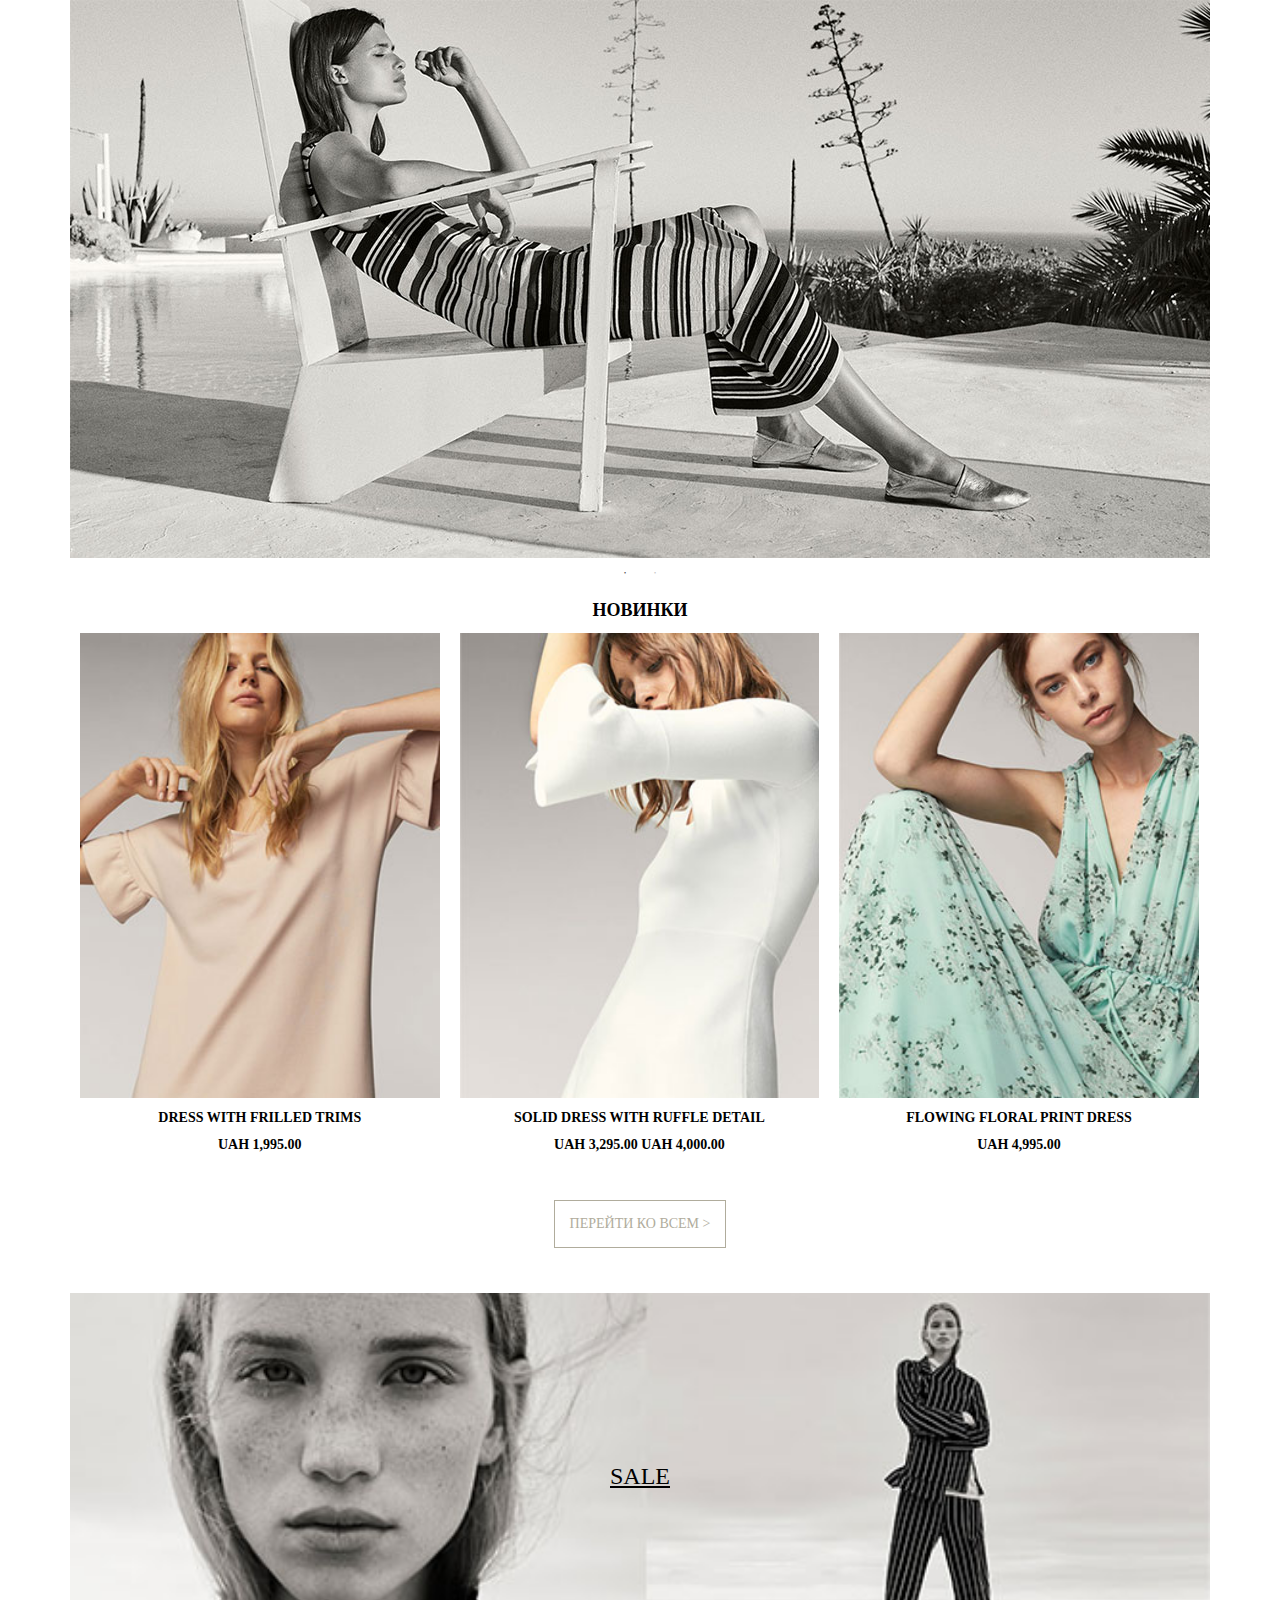
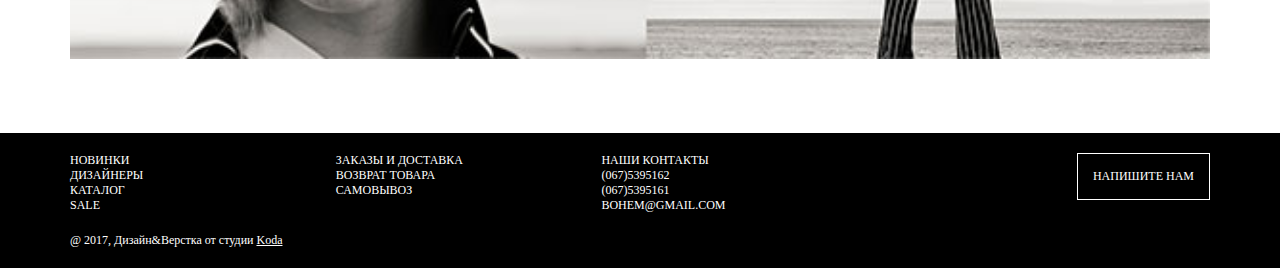
==== bohem/index.html @ 573da02f "+slider +footer" ====
<!DOCTYPE html>
<html lang="en">
<head>
	<meta name="viewport" content="width=device-width, initial-scale=1.0"> 
	<meta charset="utf-8">
	<title>hw9</title>
	<link rel="stylesheet" type="text/css" href="css/slick.css">
	<link rel="stylesheet" type="text/css" href="css/slick-theme.css">
	<link rel="stylesheet" type="text/css" href="css/base.css">
	<link rel="stylesheet" type="text/css" href="css/main.css">
</head>
<body>
<div class="topblock">
	<div class="container">
		<div class="topSlidar">
		<div class="topSlider__img"><img src="images/top1.jpg"></div>
		<div class="topSlider__img"><img src="images/top2.jpg"></div>
	</div>
	</div>
</div>
<div class="blockSlidar">
	<div class="container">
		<h1 class="title">новинки</h1>
		<div class="blockSliderS">
			<div class="blockSlidar__item">
				<div class="blockSlidar__item__img"><img src="images/katalog1.jpg"></div>
				<div class="deskription">
					<h2>DRESS WITH FRILLED TRIMS</h2>  
					<h2>UAH 1,995.00</h2></div>
			</div>
			<div class="blockSlidar__item">
				<div class="blockSlidar__item__img"><img src="images/katalog2.jpg"></div>
				<div class="deskription">
					<h2>SOLID DRESS WITH RUFFLE DETAIL</h2>
					  <h2>UAH 3,295.00 UAH 4,000.00</h2></div>
			</div>
			<div class="blockSlidar__item">
				<div class="blockSlidar__item__img"><img src="images/katalog3.jpg"></div>
				<div class="deskription">
					<h2>FLOWING FLORAL PRINT DRESS</h2> 
					<h2> UAH 4,995.00</h2></div>
			</div>	
		</div>
		<div class="btnforslader"><a class="btn" href="">Перейти ко всем ></a></div>
	</div>
<div class="blockSale">
	<div class="container">
		<img src="images/woman.jpg">
		<a class="sale" href="#">sale</a>
	</div>
</div>
<footer class="footer">
	<div class="container">
		<div class="footer-top clearfix">
			<div class="footer__left">
				<ul class="spisok listReset">
					<li class="spisok__item"><a class="spisok__link" href="">новинки</a></li>
					<li class="spisok__item"><a class="spisok__link" href="">дизайнеры</a></li>
					<li class="spisok__item"><a class="spisok__link" href="">каталог</a></li>
					<li class="spisok__item"><a class="spisok__link" href="">sale</a></li>
				</ul>
				<ul class="spisok listReset">
					<li class="spisok__item"><a class="spisok__link" href="">заказы и доставка</a></li>
					<li class="spisok__item"><a class="spisok__link" href="">возврат товара</a></li>
					<li class="spisok__item"><a class="spisok__link" href="">самовывоз</a></li>
				</ul>
				<ul class="spisok listReset">	
					<li class="spisok__item"><a class="spisok__link" href="">наши контакты</a></li>
					<li class="spisok__item"><a class="spisok__link" href="">(067)5395162</a></li>
					<li class="spisok__item"><a class="spisok__link" href="">(067)5395161</a></li>
					<li class="spisok__item"><a class="spisok__link" href="">bohem@gmail.com</a></li>
				</ul>
			</div>
			<div class="footer__right">
				<a class="btn btn__footer" href="#">напишите нам</a>
			</div>
		</div>
		<div class="footer__cp">
				@ 2017,  Дизайн&Верстка от студии <a href="#">Koda</a>
		</div>	
	</div>
</footer>
<script src="js/jquery-3.3.1.min.js"></script>

<script src="js/slick.min.js"></script>

<script src="js/main.js"></script>
</body>
</body>
</html>
---- bohem/css/base.css ----
* {
	box-sizing: border-box;
}

body {
	margin: 0;
	font-size: 12px;

}

.container {
	max-width: 1170px;
	min-width: 320px;
	padding-left: 15px;
	padding-right: 15px;
	margin: 0 auto;
}

.container:after {
	display: table;
	content: ' ';
	clear: both;
}

.clearfix:after {
	display: table;
	content: ' ';
	clear: both;
}

.listReset {
	margin-top: 0;
	margin-bottom: 0;
	padding-left: 0;
	list-style: none;
}
---- bohem/css/main.css ----
.topkSlidar__item img {
	width: 100%;
	height: auto;
}

.slick-dots li
{
    position: relative;

    display: inline-block;

    width: 20px;
    height: 20px;
    margin: 0 5px;
    padding: 0;

    cursor: pointer;
    }

.title {
	font-size: 18px;
	text-align: center;
	text-transform: uppercase;
}

.blockSliderS{
	font-size: 0;
}

.blockSlidar__item {
	display: inline-block;
	width: 33.3%;
    padding: 0 10px;
    vertical-align: top;
}

.blockSlidar__item img {
	width: 100%;
	height: auto;
}

.deskription h2{
	font-size: 14px;
	width: 100%;
	text-align: center;
}

.blockSale {
	position: relative;
	margin-bottom: 70px;
}

.blockSale img{
	width: 100%;
	height: auto;
}

.sale {
	position: absolute;
	margin: auto;
	top: 0;
	bottom: 0;
	left: 0;
	right: 0;
	z-index: 1;
	width: 100%;
	height: 30px;
	font-size: 24px;
	text-transform: uppercase;
	text-align: center;
	color: #000;
}

.btnforslader {
	text-align: center;
	margin-top: 35px;
	margin-bottom: 45px;
}

.btn {
	display: inline-block;
	font-size: 14px;
	text-decoration: none;
	border: 1px solid #b0ac9c;
	padding: 15px;
	color: #b0ac9c;
	text-transform: uppercase;
	text-align: center;
}

.blockSliderSS {
	display: none;
}

.footer {
	background-color: #000;
	padding:20px 0;
}

.btn__footer {
	font-size: 12px;
	border: 1px solid #fff;
	color: #fff;
}

.footer__left {
	float: left;
	width: 70%;
}

.spisok {
	display: inline-block;
	font-size: 12px;
	color: #fff;
	float: left;
	width: 33.3%;
	padding-right: 10px;
}


.spisok__link {
	font-size: 12px;
    color: #fff;
    text-decoration: none;
    text-transform: uppercase;
}

.footer__right {
	float: right;
	width: 30%;
	text-align: right;
}


.footer__cp {
	color: #fff;
	padding-top: 20px;
}

.footer__cp a{
	color: #fff;
}


@media screen and (max-width: 480px) {
	.width1170 {
		display: none;
	}
	.footer__left {
	float: left;
	width: 50%;
	}

.footer__right {
	float: right;
	width: 50%;
	}

.spisok {
	display: inline-block;
	color: #fff;
	float: left;
	width: 100%;
	}
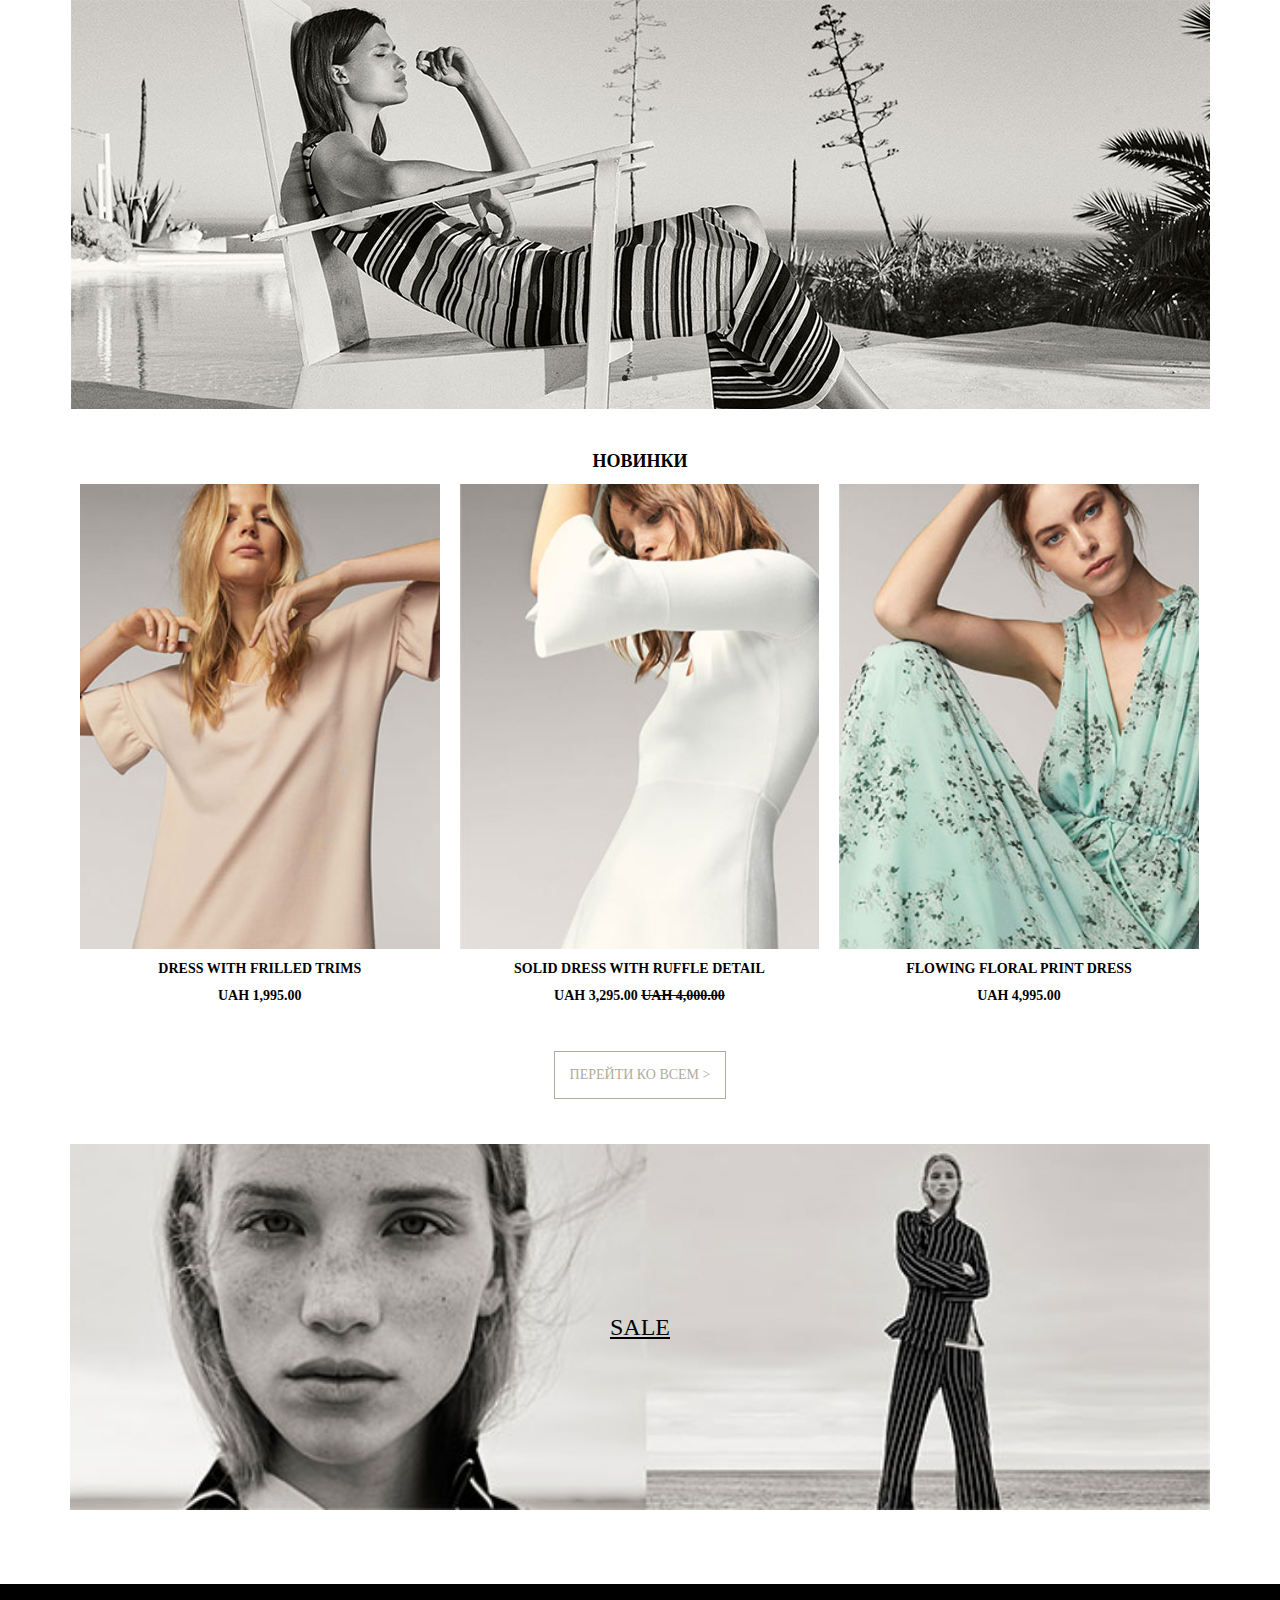
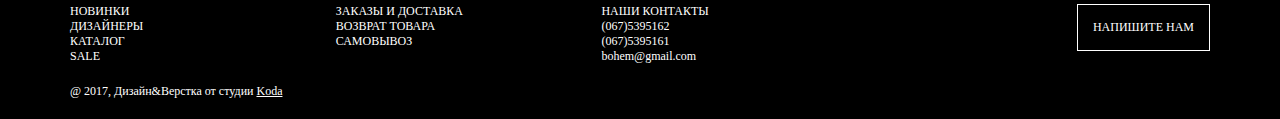
==== commit 9216dfb1: "desktop first and mobile first swaped" ====
--- a/bohem/index.html
+++ b/bohem/index.html
@@ -32,7 +32,7 @@
 				<div class="blockSlidar__item__img"><img src="images/katalog2.jpg"></div>
 				<div class="deskription">
 					<h2>SOLID DRESS WITH RUFFLE DETAIL</h2>
-					  <h2>UAH 3,295.00 UAH 4,000.00</h2></div>
+					  <h2>UAH 3,295.00 <span class="discount">UAH 4,000.00</span></h2></div>
 			</div>
 			<div class="blockSlidar__item">
 				<div class="blockSlidar__item__img"><img src="images/katalog3.jpg"></div>
@@ -66,9 +66,9 @@
 				</ul>
 				<ul class="spisok listReset">	
 					<li class="spisok__item"><a class="spisok__link" href="">наши контакты</a></li>
-					<li class="spisok__item"><a class="spisok__link" href="">(067)5395162</a></li>
-					<li class="spisok__item"><a class="spisok__link" href="">(067)5395161</a></li>
-					<li class="spisok__item"><a class="spisok__link" href="">bohem@gmail.com</a></li>
+					<li class="spisok__item"><a class="spisok__link" href="tel:bohem@gmail.com">(067)5395162</a></li>
+					<li class="spisok__item"><a class="spisok__link" href="tel:bohem@gmail.com">(067)5395161</a></li>
+					<li class="spisok__item"><a class="spisok__link spisok__link__mail" href="mailto:bohem@gmail.com">bohem@gmail.com</a></li>
 				</ul>
 			</div>
 			<div class="footer__right">
--- a/bohem/css/main.css
+++ b/bohem/css/main.css
@@ -3,19 +3,32 @@
 	height: auto;
 }
 
-.slick-dots li
-{
-    position: relative;
+.slick-dots {
+    position: absolute;
+    bottom: 20px;
+    display: block;
+    width: 100%;
+    padding: 0;
+    margin: 0;
+    list-style: none;
+    text-align: center;
+}
 
-    display: inline-block;
-
+.slick-dots li button:before {
+    font-family: 'slick';
+    font-size: 25px;
+    line-height: 20px;
+    position: absolute;
+    top: 0;
+    left: 0;
     width: 20px;
     height: 20px;
-    margin: 0 5px;
-    padding: 0;
-
-    cursor: pointer;
-    }
+    content: '•';
+    text-align: center;
+    opacity: .25;
+    color: black;
+    -webkit-font-smoothing: antialiased;
+ }
 
 .title {
 	font-size: 18px;
@@ -43,6 +56,10 @@
 	font-size: 14px;
 	width: 100%;
 	text-align: center;
+}
+
+.discount {
+	text-decoration: line-through;
 }
 
 .blockSale {
@@ -105,18 +122,21 @@
 
 .footer__left {
 	float: left;
-	width: 70%;
-}
+	width: 50%;
+	}
+
+.footer__right {
+	float: right;
+	width: 50%;
+	text-align: right;
+	}
 
 .spisok {
 	display: inline-block;
-	font-size: 12px;
 	color: #fff;
 	float: left;
-	width: 33.3%;
-	padding-right: 10px;
-}
-
+	width: 100%;
+	}
 
 .spisok__link {
 	font-size: 12px;
@@ -125,12 +145,9 @@
     text-transform: uppercase;
 }
 
-.footer__right {
-	float: right;
-	width: 30%;
-	text-align: right;
+.spisok__link__mail {
+	text-transform: none;
 }
-
 
 .footer__cp {
 	color: #fff;
@@ -141,25 +158,42 @@
 	color: #fff;
 }
 
-
-@media screen and (max-width: 480px) {
-	.width1170 {
-		display: none;
-	}
+@media screen and (min-width: 480px) {
 	.footer__left {
 	float: left;
-	width: 50%;
+	width: 70%;
 	}
 
-.footer__right {
-	float: right;
-	width: 50%;
+	.spisok {
+	display: inline-block;
+	font-size: 12px;
+	color: #fff;
+	float: left;
+	width: 33.3%;
+	padding-right: 10px;
 	}
 
-.spisok {
-	display: inline-block;
-	color: #fff;
-	float: left;
-	width: 100%;
+	.footer__right {
+	float: right;
+	width: 30%;
+	text-align: right;
 	}
+}
 
+@media screen and (min-width: 576px) {
+    
+}
+
+@media screen and (min-width: 768px) {
+
+    
+}
+
+@media screen and (min-width: 992px) {
+    
+}
+
+@media screen and (min-width: 1200px) {
+
+
+}
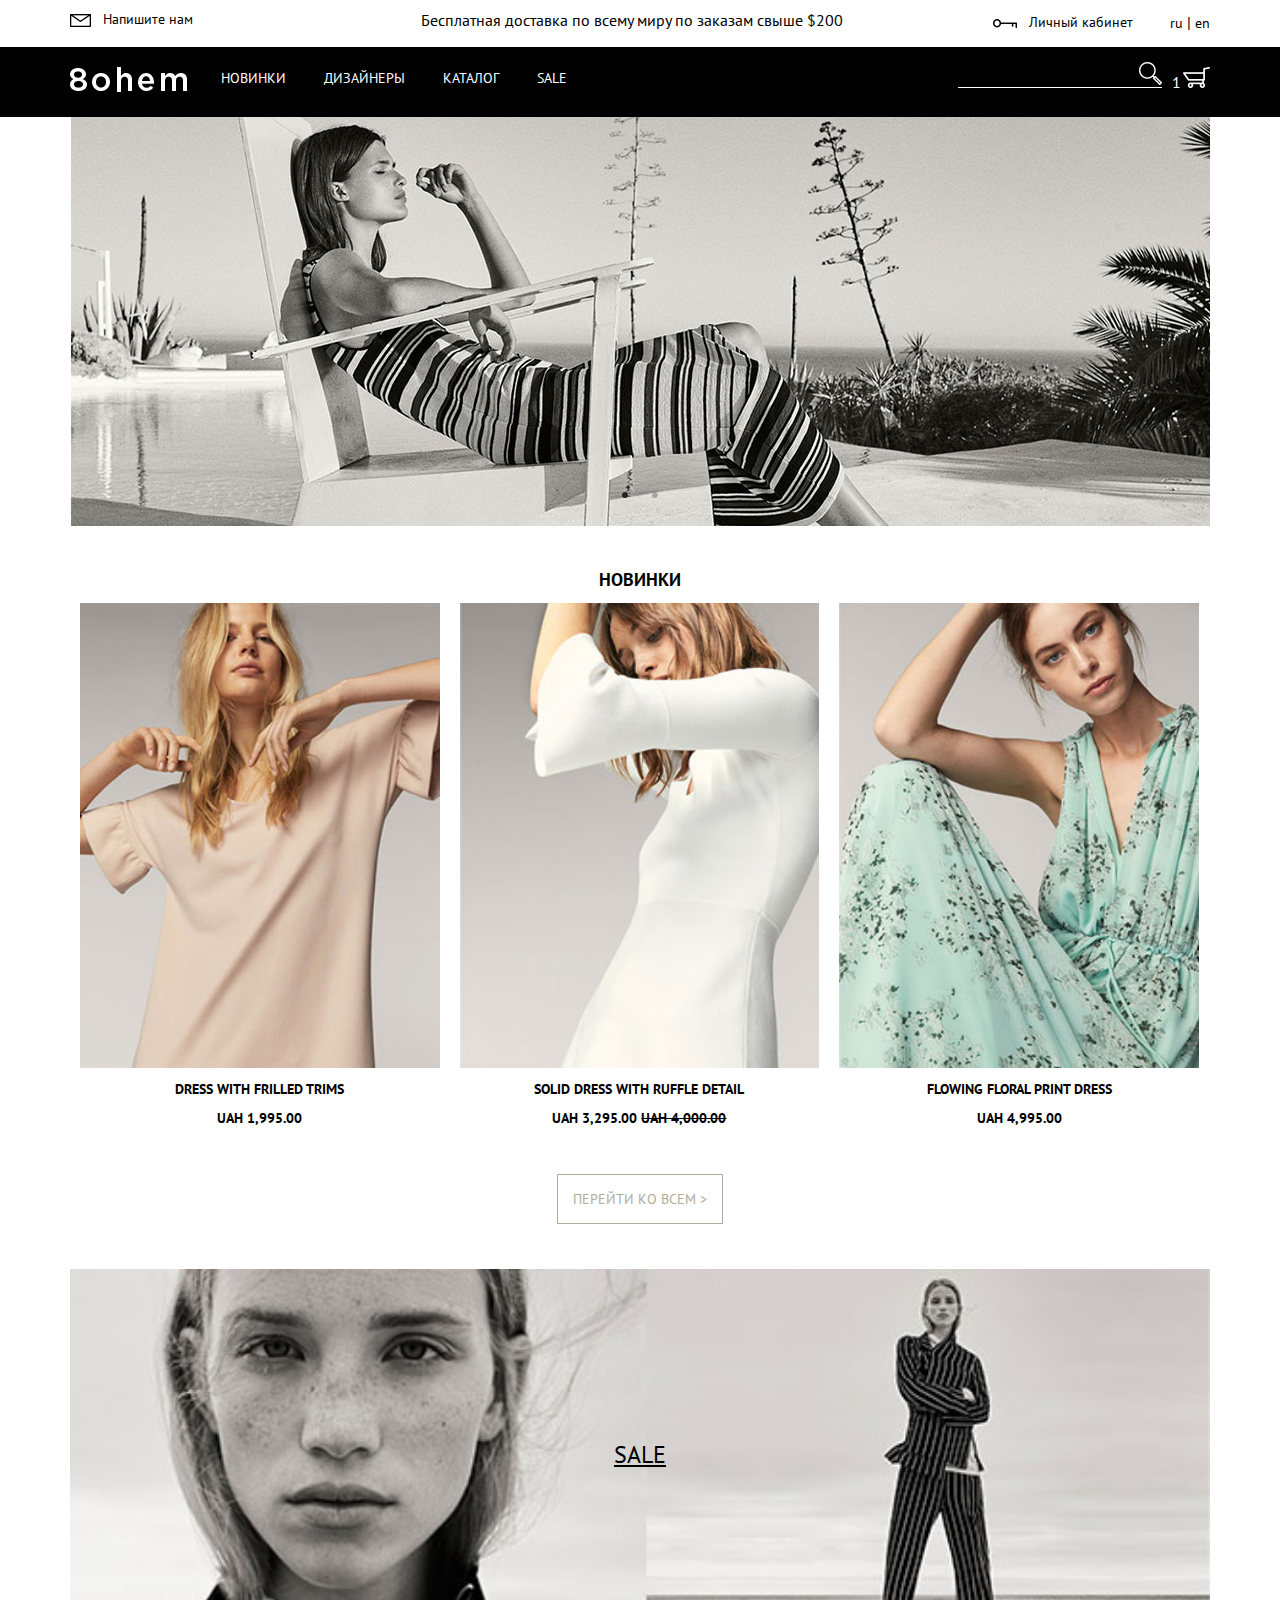
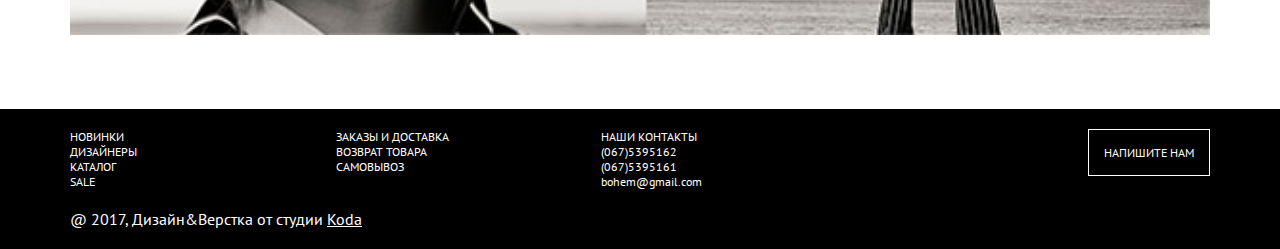
==== commit 2736cfb2: "+ header" ====
--- a/bohem/index.html
+++ b/bohem/index.html
@@ -4,12 +4,60 @@
 	<meta name="viewport" content="width=device-width, initial-scale=1.0"> 
 	<meta charset="utf-8">
 	<title>hw9</title>
+	<link href="https://fonts.googleapis.com/css?family=PT+Sans:400,400i,700,700i&amp;subset=cyrillic" rel="stylesheet">
 	<link rel="stylesheet" type="text/css" href="css/slick.css">
 	<link rel="stylesheet" type="text/css" href="css/slick-theme.css">
 	<link rel="stylesheet" type="text/css" href="css/base.css">
 	<link rel="stylesheet" type="text/css" href="css/main.css">
 </head>
 <body>
+<header class="header">
+		<div class="header__top">
+			<div class="container">
+				<a href="mailto:qwe@gmail.com" class="mailLink">Напишите нам
+				</a>
+				
+				<div class="header__topRight">
+					<p class="delivery">Бесплатная доставка по всему миру по заказам свыше $200
+					</p>
+					<a href="#" class="account">Личный кабинет</a>
+					<ul class="location listReset">
+						<li class="location__item"><a href="#">ru</a></li>
+						<li class="location__item"><a href="#">en</a></li>
+					</ul>	
+				</div>
+				
+			</div>
+		</div>
+		<div class="header__bottom">
+			<div class="container">
+				<div class="toggleMobMenu">
+					<span></span>
+					<span></span>
+					<span></span>
+				</div>
+				<a href="/" class="logo"></a>
+				<div class="menuCont">
+					<ul class="menu listReset">
+						<li class="menu__item"><a href="#">Новинки</a></li>
+						<li class="menu__item"><a href="#">Дизайнеры</a></li>
+						<li class="menu__item"><a href="#">Каталог</a></li>
+						<li class="menu__item"><a href="#">Sale</a></li>
+				  	</ul>	
+				</div>
+				<a href="#" class="basket">1</a>
+				<div class="header__formCont">
+					<form action="/" method="post" class="header__form">
+						<input type="search" name="s">
+						<button>Отправить</button>
+					</form>	
+					<span class="searchIcon"></span>
+				</div>
+				
+			</div>
+		</div>
+	</header>
+
 <div class="topblock">
 	<div class="container">
 		<div class="topSlidar">
--- a/bohem/css/base.css
+++ b/bohem/css/base.css
@@ -4,7 +4,7 @@
 
 body {
 	margin: 0;
-	font-size: 12px;
+	font-family: 'PT Sans', Arial ,sans-serif;
 
 }
 
--- a/bohem/css/main.css
+++ b/bohem/css/main.css
@@ -1,4 +1,163 @@
-.topkSlidar__item img {
+﻿.header {
+	
+}
+
+.header__top {
+	padding-top: 10px;
+	padding-bottom: 15px;
+}
+
+.header__bottom {
+	position: relative;
+	padding-top: 20px;
+	padding-bottom: 25px;
+	background-color: #000;
+}
+
+.header__formCont {
+	display: none;
+}
+
+.header__form {
+	display: none;
+}
+.toggleMobMenu {
+	float: left;
+	width: 40px;
+	margin-top: 3px;
+}
+
+.toggleMobMenu span {
+	display: block;
+	height: 2px;
+	margin-bottom: 6px;
+	background-color: #fff;
+}
+
+.toggleMobMenu span:last-child {
+	margin-bottom: 0;
+}
+
+.logo {
+	position: absolute;
+	left: 0;
+	right: 0;
+	top: 0;
+	bottom: 0;
+	margin: auto;
+	width: 117px;
+	height: 25px;
+	background: url("../images/logo.png");
+}
+
+.menuCont {
+	display: none;
+	position: absolute;
+	padding-top: 28px;
+	padding-bottom: 30px;
+	border-top: 1px solid rgba(255,255,255,.8);
+	top: 100%;
+	left: 0;
+	right: 0;
+	background-color: rgba(0,0,0,.8);
+	z-index: 2;
+}
+
+.menuCont.open {
+	display: block;
+}
+
+.delivery {
+	display: none;
+}
+
+.mailLink {
+	display: inline-block;
+	font-size: 14px;
+	color: #000;
+	text-decoration: none;
+	margin-bottom: 26px;
+}
+.mailLink:before {
+	display: inline-block;
+	vertical-align: middle;
+	margin-right: 12px;
+	content: "";
+	width: 21px;
+	height: 13px;
+	background: url("../images/mail.png");
+}
+
+.account {
+	display: inline-block;
+	vertical-align: middle;
+	margin-right: 33px;
+	font-size: 14px;
+	color: #000;
+	text-decoration: none;	
+}
+
+.account:before {
+	display: inline-block;
+	vertical-align: middle;
+	margin-right: 12px;
+	content: "";
+	width: 24px;
+	height: 9px;
+	background: url("../images/key.png");
+}
+
+.location {
+	display: inline-block;
+	vertical-align: middle;
+}
+
+.location__item {
+	display: inline-block;
+}
+
+.location__item a {
+	font-size: 14px;
+	color: #000;
+	text-decoration: none;
+}
+
+.location__item:after {
+	content:"|";
+	margin-left: 4px;
+}
+
+.location__item:last-child:after {
+	display: none;
+}
+
+.basket {
+	float: right;
+	color: #fff;
+	text-decoration: none;
+}
+
+.basket:after{
+	display: inline-block;
+	content: '';
+	width: 27px;
+    height: 21px;
+    margin-left: 2px;
+	background: url("../images/basket.png");
+}
+
+.menu__item a {
+	display: block;
+	padding: 20px 0;
+	color: #fff;
+	font-size: 18px;
+	text-transform: uppercase;
+	text-align: center;
+	text-decoration: none;
+}
+
+
+.topSlidar__item img {
 	width: 100%;
 	height: auto;
 }
@@ -159,6 +318,14 @@
 }
 
 @media screen and (min-width: 480px) {
+	.header__topRight {
+		float: right;
+	}
+	.mailLink {
+		float: left;
+		margin-bottom: 0;
+	}
+	
 	.footer__left {
 	float: left;
 	width: 70%;
@@ -180,20 +347,97 @@
 	}
 }
 
-@media screen and (min-width: 576px) {
-    
-}
-
 @media screen and (min-width: 768px) {
-
-    
+.toggleMobMenu {
+		display: none;
+	}
+	.logo {
+		position: static;
+		float: left;
+		margin-right: 17px;
+	}
+
+	.menuCont {
+		position: static;
+    	float: left;
+    	display: block;
+    	padding: 0;
+    	border-top: none;
+    }		
+
+    .menu__item {
+    	display: inline-block;
+    }
+    .menu__item a {
+    	font-size: 14px;
+    	padding: 0 17px;
+    }
+    .header__form {
+    	position: absolute;
+    	right: 0;
+    	top: 100%;
+    }
+
+    .header__form input[type="search"] {
+    	border: none;
+    	padding-right: 25px;
+    	border-bottom: 1px solid #000;
+    }
+    .header__form button {
+    	background: #000 url(../images/search.png);
+    	border: none;
+    	width: 23px;
+    	height: 23px;
+    	font-size: 0;
+    	position: absolute;
+    	bottom: 3px;
+    	right: 0;
+    }
+    .header__formCont {
+    	display: block;
+    	float: right;
+    }
+    .searchIcon {
+    	display: block;
+    	width: 23px;
+    	height: 23px;
+    	margin-right: 16px;
+    	background: url("../images/search.png");
+    }   
 }
 
 @media screen and (min-width: 992px) {
-    
+	.delivery {
+		float: left;
+		display: block;
+		margin-right: 55px;
+		margin-top: 0;
+		margin-bottom: 0;
+	}
+	.logo {
+		position: static;
+		float: left;
+	}	
 }
 
 @media screen and (min-width: 1200px) {
-
-
-}
+.delivery {
+		margin-right: 150px;
+	}
+	.header__formCont {
+		margin-right: 10px;
+	} 
+	.header__form {
+		display: block;
+		position: relative;
+	}
+	.header__form input[type="search"] {
+	    border: block;
+    	padding-right: 25px;
+    	border-bottom: 1px solid #fff;
+    	background-color: transparent;
+	}
+	.searchIcon {
+		display: none;
+	}
+}
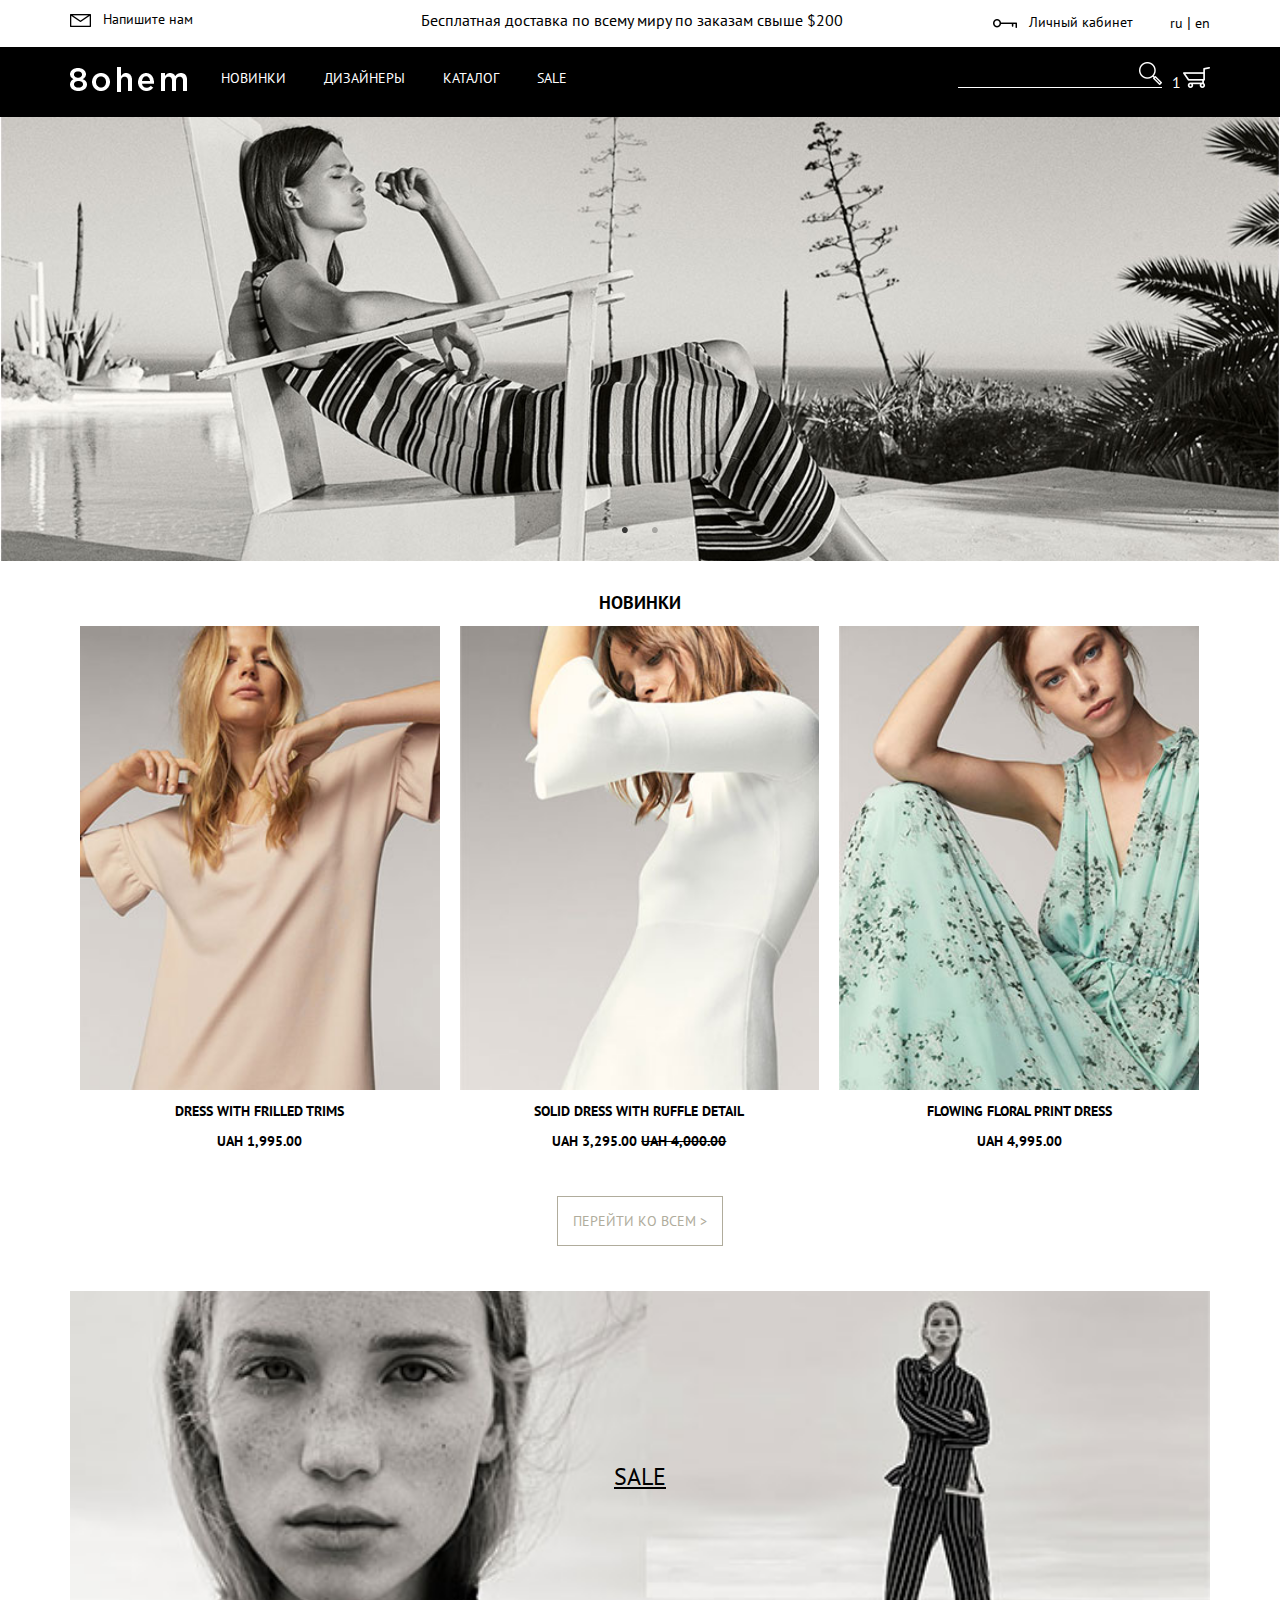
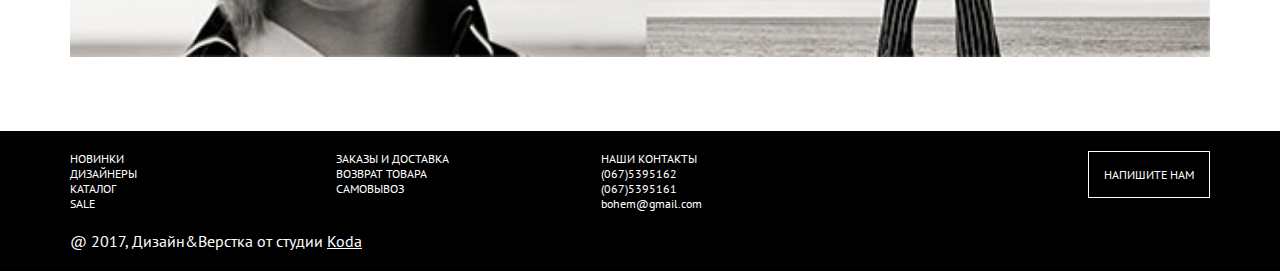
==== commit 7577379e: "correction topslidar,bottomslidar,code alignment" ====
--- a/bohem/index.html
+++ b/bohem/index.html
@@ -11,7 +11,7 @@
 	<link rel="stylesheet" type="text/css" href="css/main.css">
 </head>
 <body>
-<header class="header">
+	<header class="header">
 		<div class="header__top">
 			<div class="container">
 				<a href="mailto:qwe@gmail.com" class="mailLink">Напишите нам
@@ -57,82 +57,77 @@
 			</div>
 		</div>
 	</header>
-
-<div class="topblock">
-	<div class="container">
+	<div class="topblock">
 		<div class="topSlidar">
-		<div class="topSlider__img"><img src="images/top1.jpg"></div>
-		<div class="topSlider__img"><img src="images/top2.jpg"></div>
+			<div class="topSlider__img"><img src="images/top1.jpg"></div>
+			<div class="topSlider__img"><img src="images/top2.jpg"></div>
+		</div>
 	</div>
+	<div class="blockSlidar">
+		<div class="container">
+			<h1 class="title">новинки</h1>
+			<div class="blockSliderS">
+				<div class="blockSlidar__item">
+					<div class="blockSlidar__item__img"><img src="images/katalog1.jpg"></div>
+					<div class="deskription">
+						<h2>DRESS WITH FRILLED TRIMS</h2>  
+						<h2>UAH 1,995.00</h2></div>
+					</div>
+				<div class="blockSlidar__item">
+					<div class="blockSlidar__item__img"><img src="images/katalog2.jpg"></div>
+					<div class="deskription">
+						<h2>SOLID DRESS WITH RUFFLE DETAIL</h2>
+						<h2>UAH 3,295.00 <span class="discount">UAH 4,000.00</span></h2></div>
+					</div>
+				<div class="blockSlidar__item">
+					<div class="blockSlidar__item__img"><img src="images/katalog3.jpg"></div>
+					<div class="deskription">
+						<h2>FLOWING FLORAL PRINT DRESS</h2> 
+						<h2> UAH 4,995.00</h2></div>
+					</div>	
+				</div>
+			<div class="btnforslader"><a class="btn" href="">Перейти ко всем ></a></div>
+		</div>
 	</div>
-</div>
-<div class="blockSlidar">
-	<div class="container">
-		<h1 class="title">новинки</h1>
-		<div class="blockSliderS">
-			<div class="blockSlidar__item">
-				<div class="blockSlidar__item__img"><img src="images/katalog1.jpg"></div>
-				<div class="deskription">
-					<h2>DRESS WITH FRILLED TRIMS</h2>  
-					<h2>UAH 1,995.00</h2></div>
+	<div class="blockSale">
+		<div class="container">
+			<img src="images/woman.jpg">
+			<a class="sale" href="#">sale</a>
+		</div>
+	</div>
+	<footer class="footer">
+		<div class="container">
+			<div class="footer-top clearfix">
+				<div class="footer__left">
+					<ul class="spisok listReset">
+						<li class="spisok__item"><a class="spisok__link" href="">новинки</a></li>
+						<li class="spisok__item"><a class="spisok__link" href="">дизайнеры</a></li>
+						<li class="spisok__item"><a class="spisok__link" href="">каталог</a></li>
+						<li class="spisok__item"><a class="spisok__link" href="">sale</a></li>
+					</ul>
+					<ul class="spisok listReset">
+						<li class="spisok__item"><a class="spisok__link" href="">заказы и доставка</a></li>
+						<li class="spisok__item"><a class="spisok__link" href="">возврат товара</a></li>
+						<li class="spisok__item"><a class="spisok__link" href="">самовывоз</a></li>
+					</ul>
+					<ul class="spisok listReset">	
+						<li class="spisok__item"><a class="spisok__link" href="">наши контакты</a></li>
+						<li class="spisok__item"><a class="spisok__link" href="tel:bohem@gmail.com">(067)5395162</a></li>
+						<li class="spisok__item"><a class="spisok__link" href="tel:bohem@gmail.com">(067)5395161</a></li>
+						<li class="spisok__item"><a class="spisok__link spisok__link__mail" href="mailto:bohem@gmail.com">bohem@gmail.com</a></li>
+					</ul>
+				</div>
+				<div class="footer__right">
+					<a class="btn btn__footer" href="#">напишите нам</a>
+				</div>
 			</div>
-			<div class="blockSlidar__item">
-				<div class="blockSlidar__item__img"><img src="images/katalog2.jpg"></div>
-				<div class="deskription">
-					<h2>SOLID DRESS WITH RUFFLE DETAIL</h2>
-					  <h2>UAH 3,295.00 <span class="discount">UAH 4,000.00</span></h2></div>
-			</div>
-			<div class="blockSlidar__item">
-				<div class="blockSlidar__item__img"><img src="images/katalog3.jpg"></div>
-				<div class="deskription">
-					<h2>FLOWING FLORAL PRINT DRESS</h2> 
-					<h2> UAH 4,995.00</h2></div>
+			<div class="footer__cp">
+					@ 2017,  Дизайн&Верстка от студии <a href="#">Koda</a>
 			</div>	
 		</div>
-		<div class="btnforslader"><a class="btn" href="">Перейти ко всем ></a></div>
-	</div>
-<div class="blockSale">
-	<div class="container">
-		<img src="images/woman.jpg">
-		<a class="sale" href="#">sale</a>
-	</div>
-</div>
-<footer class="footer">
-	<div class="container">
-		<div class="footer-top clearfix">
-			<div class="footer__left">
-				<ul class="spisok listReset">
-					<li class="spisok__item"><a class="spisok__link" href="">новинки</a></li>
-					<li class="spisok__item"><a class="spisok__link" href="">дизайнеры</a></li>
-					<li class="spisok__item"><a class="spisok__link" href="">каталог</a></li>
-					<li class="spisok__item"><a class="spisok__link" href="">sale</a></li>
-				</ul>
-				<ul class="spisok listReset">
-					<li class="spisok__item"><a class="spisok__link" href="">заказы и доставка</a></li>
-					<li class="spisok__item"><a class="spisok__link" href="">возврат товара</a></li>
-					<li class="spisok__item"><a class="spisok__link" href="">самовывоз</a></li>
-				</ul>
-				<ul class="spisok listReset">	
-					<li class="spisok__item"><a class="spisok__link" href="">наши контакты</a></li>
-					<li class="spisok__item"><a class="spisok__link" href="tel:bohem@gmail.com">(067)5395162</a></li>
-					<li class="spisok__item"><a class="spisok__link" href="tel:bohem@gmail.com">(067)5395161</a></li>
-					<li class="spisok__item"><a class="spisok__link spisok__link__mail" href="mailto:bohem@gmail.com">bohem@gmail.com</a></li>
-				</ul>
-			</div>
-			<div class="footer__right">
-				<a class="btn btn__footer" href="#">напишите нам</a>
-			</div>
-		</div>
-		<div class="footer__cp">
-				@ 2017,  Дизайн&Верстка от студии <a href="#">Koda</a>
-		</div>	
-	</div>
-</footer>
-<script src="js/jquery-3.3.1.min.js"></script>
-
-<script src="js/slick.min.js"></script>
-
-<script src="js/main.js"></script>
-</body>
+	</footer>
+	<script src="js/jquery-3.3.1.min.js"></script>
+	<script src="js/slick.min.js"></script>
+	<script src="js/main.js"></script>
 </body>
 </html>--- a/bohem/css/main.css
+++ b/bohem/css/main.css
@@ -156,8 +156,7 @@
 	text-decoration: none;
 }
 
-
-.topSlidar__item img {
+.topSlidar img {
 	width: 100%;
 	height: auto;
 }
@@ -200,8 +199,8 @@
 }
 
 .blockSlidar__item {
-	display: inline-block;
-	width: 33.3%;
+	display: block;
+	width: 100%;
     padding: 0 10px;
     vertical-align: top;
 }
@@ -262,22 +261,18 @@
 	color: #b0ac9c;
 	text-transform: uppercase;
 	text-align: center;
-}
-
-.blockSliderSS {
-	display: none;
-}
+	}
 
 .footer {
 	background-color: #000;
 	padding:20px 0;
-}
+	}
 
 .btn__footer {
 	font-size: 12px;
 	border: 1px solid #fff;
 	color: #fff;
-}
+	}
 
 .footer__left {
 	float: left;
@@ -318,20 +313,20 @@
 }
 
 @media screen and (min-width: 480px) {
-	.header__topRight {
-		float: right;
-	}
-	.mailLink {
-		float: left;
-		margin-bottom: 0;
-	}
-	
-	.footer__left {
+.header__topRight {
+	float: right;
+}
+.mailLink {
+	float: left;
+	margin-bottom: 0;
+}
+
+.footer__left {
 	float: left;
 	width: 70%;
 	}
 
-	.spisok {
+.spisok {
 	display: inline-block;
 	font-size: 12px;
 	color: #fff;
@@ -340,17 +335,27 @@
 	padding-right: 10px;
 	}
 
-	.footer__right {
+.footer__right {
 	float: right;
 	width: 30%;
 	text-align: right;
 	}
 }
 
+@media screen and (min-width: 576px) {
+.blockSlidar__item {
+	display: inline-block;
+	width: 33.3%;
+    padding: 0 10px;
+    vertical-align: top;
+	}
+}
+
 @media screen and (min-width: 768px) {
 .toggleMobMenu {
 		display: none;
 	}
+
 	.logo {
 		position: static;
 		float: left;
@@ -368,10 +373,12 @@
     .menu__item {
     	display: inline-block;
     }
+
     .menu__item a {
     	font-size: 14px;
     	padding: 0 17px;
     }
+
     .header__form {
     	position: absolute;
     	right: 0;
@@ -383,6 +390,7 @@
     	padding-right: 25px;
     	border-bottom: 1px solid #000;
     }
+
     .header__form button {
     	background: #000 url(../images/search.png);
     	border: none;
@@ -393,10 +401,12 @@
     	bottom: 3px;
     	right: 0;
     }
+
     .header__formCont {
     	display: block;
     	float: right;
     }
+
     .searchIcon {
     	display: block;
     	width: 23px;
@@ -414,6 +424,7 @@
 		margin-top: 0;
 		margin-bottom: 0;
 	}
+
 	.logo {
 		position: static;
 		float: left;
@@ -421,22 +432,26 @@
 }
 
 @media screen and (min-width: 1200px) {
-.delivery {
+	.delivery {
 		margin-right: 150px;
 	}
+
 	.header__formCont {
 		margin-right: 10px;
 	} 
+
 	.header__form {
 		display: block;
 		position: relative;
 	}
+
 	.header__form input[type="search"] {
 	    border: block;
-    	padding-right: 25px;
-    	border-bottom: 1px solid #fff;
-    	background-color: transparent;
-	}
+		padding-right: 25px;
+		border-bottom: 1px solid #fff;
+		background-color: transparent;
+	}
+
 	.searchIcon {
 		display: none;
 	}
